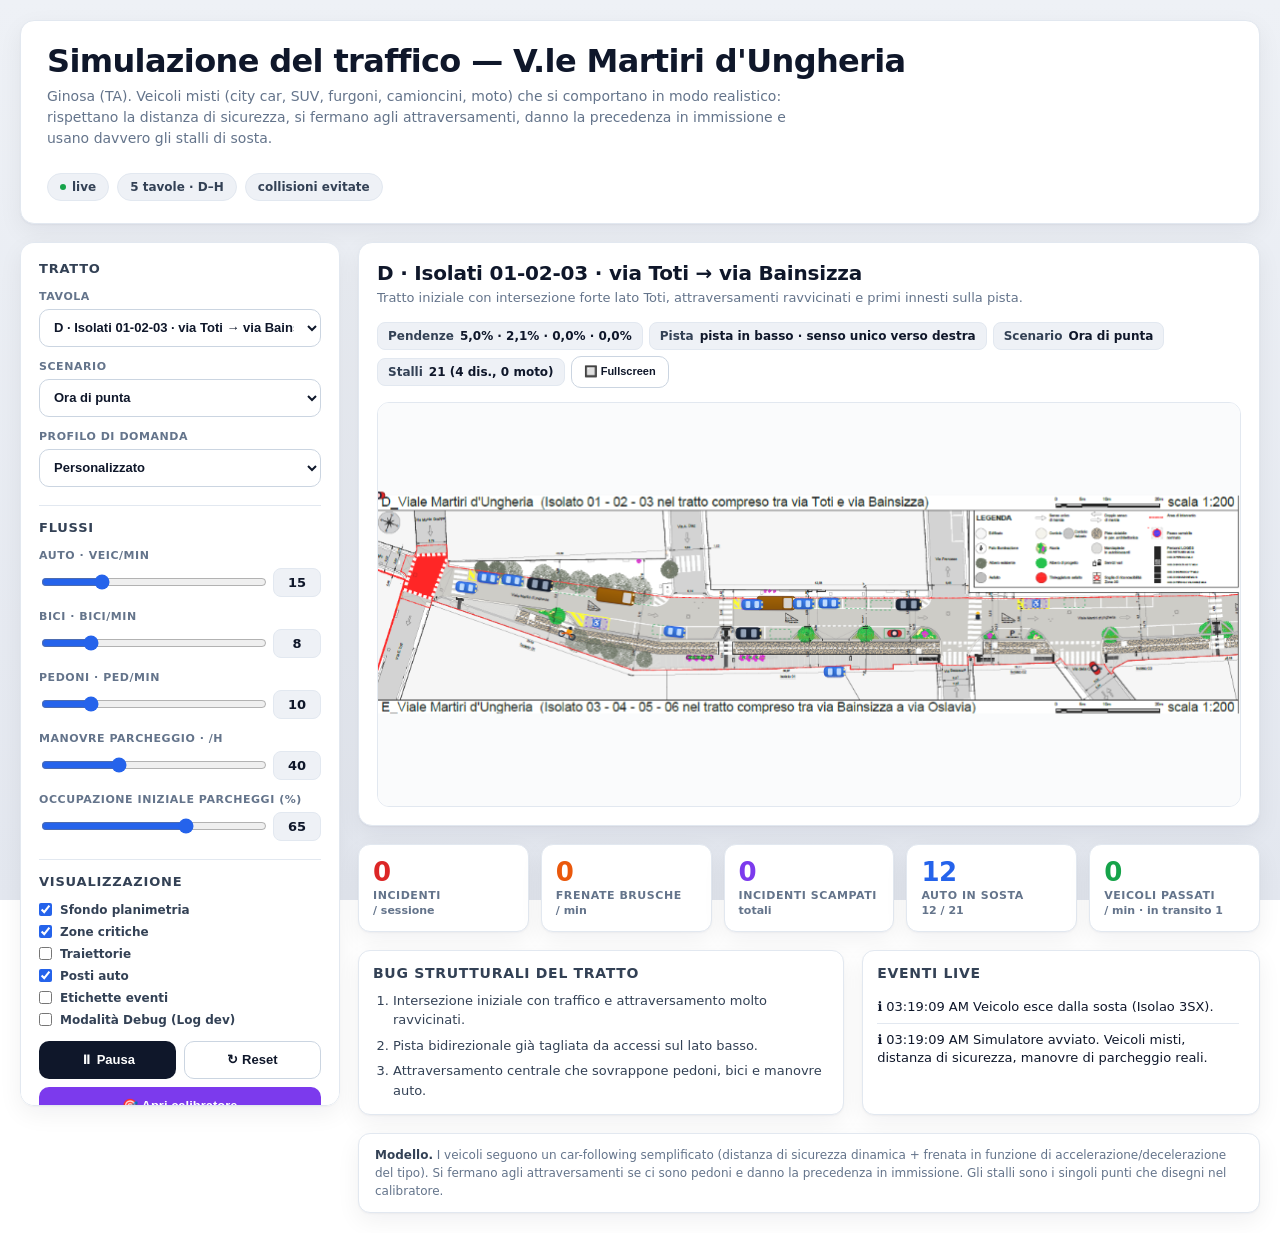
==== index.html @ 1c4f84f1 "feat: implement traffic simulator core, asset management, and calibration infrastructure" ====
<!DOCTYPE html>
<html lang="it">
<head>
  <meta charset="UTF-8" />
  <meta name="viewport" content="width=device-width, initial-scale=1.0" />
  <title>Simulazione viale - V.le Martiri d'Ungheria, Ginosa</title>
  <link rel="stylesheet" href="src/style.css" />
</head>
<body>
<div class="page">
  <section class="hero">
    <div class="hero-text">
      <h1>Simulazione del traffico — V.le Martiri d'Ungheria</h1>
      <p>Ginosa (TA). Veicoli misti (city car, SUV, furgoni, camioncini, moto) che si comportano in modo realistico: rispettano la distanza di sicurezza, si fermano agli attraversamenti, danno la precedenza in immissione e usano davvero gli stalli di sosta.</p>
    </div>
    <div class="hero-meta">
      <span class="badge"><span class="dot"></span> live</span>
      <span class="badge">5 tavole · D–H</span>
      <span class="badge">collisioni evitate</span>
    </div>
  </section>

  <div class="layout">
    <aside class="panel">
      <h2>Tratto</h2>
      <div class="field">
        <label for="tractSelect">Tavola</label>
        <select id="tractSelect"></select>
      </div>
      <div class="field">
        <label for="scenarioSelect">Scenario</label>
        <select id="scenarioSelect">
          <option value="peak">Ora di punta</option>
          <option value="crossing">Pedoni intensi</option>
          <option value="driveway">Passi carrabili</option>
          <option value="disabled">Persona disabile</option>
          <option value="delivery">Furgone in consegna (parcheggia)</option>
          <option value="block">Sosta selvaggia (furgone in corsia)</option>
          <option value="slope">Pendenza · bici in difficoltà</option>
        </select>
      </div>
      <div class="field">
        <label for="profileSelect">Profilo di domanda</label>
        <select id="profileSelect">
          <option value="custom">Personalizzato</option>
          <option value="quiet">Notte / festivo</option>
          <option value="morning">Mattina feriale (7–9)</option>
          <option value="midday">Pranzo (12–14)</option>
          <option value="evening">Sera feriale (17–20)</option>
          <option value="weekend">Sabato pomeriggio</option>
        </select>
      </div>

      <h2>Flussi</h2>
      <div class="field">
        <label>Auto · veic/min</label>
        <div class="sliderWrap"><input id="carFlow" type="range" min="0" max="60" value="15"><div class="valueBox" id="carFlowVal">15</div></div>
      </div>
      <div class="field">
        <label>Bici · bici/min</label>
        <div class="sliderWrap"><input id="bikeFlow" type="range" min="0" max="40" value="8"><div class="valueBox" id="bikeFlowVal">8</div></div>
      </div>
      <div class="field">
        <label>Pedoni · ped/min</label>
        <div class="sliderWrap"><input id="pedFlow" type="range" min="0" max="50" value="10"><div class="valueBox" id="pedFlowVal">10</div></div>
      </div>
      <div class="field">
        <label>Manovre parcheggio · /h</label>
        <div class="sliderWrap"><input id="parkingFlow" type="range" min="0" max="120" value="40"><div class="valueBox" id="parkingFlowVal">40</div></div>
      </div>
      <div class="field">
        <label>Occupazione iniziale parcheggi (%)</label>
        <div class="sliderWrap"><input id="parkingFill" type="range" min="0" max="100" value="65"><div class="valueBox" id="parkingFillVal">65</div></div>
      </div>

      <h2>Visualizzazione</h2>
      <div class="checks">
        <label><input type="checkbox" id="showImage" checked> Sfondo planimetria</label>
        <label><input type="checkbox" id="showHotspots" checked> Zone critiche</label>
        <label><input type="checkbox" id="showPaths"> Traiettorie</label>
        <label><input type="checkbox" id="showStalls" checked> Posti auto</label>
        <label><input type="checkbox" id="showLabels"> Etichette eventi</label>
        <label><input type="checkbox" id="debugMode"> Modalità Debug (Log dev)</label>
      </div>

      <div class="btnRow" style="margin-top:14px">
        <button class="btnPrimary" id="pauseBtn">⏸ Pausa</button>
        <button class="btnGhost" id="resetBtn">↻ Reset</button>
      </div>
      <button id="calibrateBtn" class="btnAccent">🎯 Apri calibratore</button>

      <div class="miniLegend">
        <div class="legendItem"><span class="legendSwatch" style="background:#3b82f6"></span> city car</div>
        <div class="legendItem"><span class="legendSwatch" style="background:#1e293b"></span> SUV</div>
        <div class="legendItem"><span class="legendSwatch" style="background:#cbd5e1"></span> furgone</div>
        <div class="legendItem"><span class="legendSwatch" style="background:#a16207"></span> camioncino</div>
        <div class="legendItem"><span class="legendSwatch" style="background:#dc2626"></span> moto</div>
        <div class="legendItem"><span class="legendSwatch" style="background:#ea580c"></span> bici</div>
        <div class="legendItem"><span class="legendSwatch" style="background:#0f172a"></span> pedone</div>
        <div class="legendItem"><span class="legendSwatch" style="background:#7c3aed"></span> stallo disabili</div>
      </div>
    </aside>

    <main class="main">
      <section class="canvasCard">
        <div class="titleRow">
          <div>
            <h3 id="tractTitle">—</h3>
            <p id="tractDescription"></p>
          </div>
          <div class="toolbar">
            <div class="chip">Pendenze <b id="slopeChip">—</b></div>
            <div class="chip">Pista <b id="orientationChip">—</b></div>
            <div class="chip">Scenario <b id="scenarioChip">—</b></div>
            <div class="chip">Stalli <b id="stallsChip">—</b></div>
            <button id="fullscreenBtn" class="btnGhost" style="height: 32px; padding: 0 12px; font-size: 11px;">🔲 Fullscreen</button>
          </div>
        </div>
        <div class="stageWrap">
          <canvas id="stage" width="1400" height="400"></canvas>
        </div>
      </section>

      <section class="stats">
        <div class="card stat-red"><div class="statValue" id="statCrashes">0</div><div class="statLabel">Incidenti</div><div class="statSub">/ sessione</div></div>
        <div class="card stat-orange"><div class="statValue" id="statBrakes">0</div><div class="statLabel">Frenate brusche</div><div class="statSub">/ min</div></div>
        <div class="card stat-violet"><div class="statValue" id="statNearMisses">0</div><div class="statLabel">Incidenti scampati</div><div class="statSub">totali</div></div>
        <div class="card stat-blue"><div class="statValue" id="statParked">0</div><div class="statLabel">Auto in sosta</div><div class="statSub" id="statParkedSub">— / —</div></div>
        <div class="card stat-green"><div class="statValue" id="statThrough">0</div><div class="statLabel">Veicoli passati</div><div class="statSub" id="statThroughSub">/ min · in transito —</div></div>
      </section>

      <section class="bottom">
        <div class="card">
          <h3>Bug strutturali del tratto</h3>
          <ol class="list" id="bugList"></ol>
        </div>
        <div class="card">
          <h3>Eventi live</h3>
          <div class="log" id="logBox"></div>
        </div>
      </section>

      <section class="note">
        <b>Modello.</b> I veicoli seguono un car-following semplificato (distanza di sicurezza dinamica + frenata in funzione di accelerazione/decelerazione del tipo). Si fermano agli attraversamenti se ci sono pedoni e danno la precedenza in immissione. Gli stalli sono i singoli punti che disegni nel calibratore.
      </section>
    </main>
  </div>
</div>

<script src="src/data.js"></script>
<script src="src/simulator.js?v=11"></script>
</body>
</html>
---- src/style.css ----
:root{
  --bg:#eef1f6;
  --bg2:#e3e7ef;
  --card:#ffffff;
  --ink:#0f172a;
  --ink2:#334155;
  --muted:#64748b;
  --line:#e2e8f0;
  --line2:#cbd5e1;
  --blue:#2563eb;
  --orange:#ea580c;
  --green:#16a34a;
  --red:#dc2626;
  --violet:#7c3aed;
  --shadow:0 1px 2px rgba(15,23,42,.04), 0 8px 24px rgba(15,23,42,.06);
  --radius:14px;
}
*{box-sizing:border-box}
html,body{margin:0;padding:0}
body{font-family:'Inter','Segoe UI',system-ui,Arial,sans-serif;background:linear-gradient(180deg,var(--bg) 0%,var(--bg2) 100%);background-attachment:fixed;color:var(--ink);min-height:100vh;-webkit-font-smoothing:antialiased}
.page{max-width:1560px;margin:0 auto;padding:20px}

.hero{background:var(--card);border:1px solid var(--line);border-radius:var(--radius);box-shadow:var(--shadow);padding:22px 26px;margin-bottom:18px;display:flex;justify-content:space-between;align-items:center;gap:24px;flex-wrap:wrap}
.hero-text h1{margin:0 0 6px;font-size:clamp(22px,2.8vw,32px);line-height:1.15;letter-spacing:-.02em;font-weight:800}
.hero-text p{margin:0;color:var(--muted);line-height:1.5;max-width:780px;font-size:14px}
.hero-meta{display:flex;gap:8px;flex-wrap:wrap}
.badge{display:inline-flex;align-items:center;gap:6px;background:var(--bg);border:1px solid var(--line);border-radius:999px;padding:6px 12px;font-size:12px;font-weight:700;color:var(--ink2)}
.badge .dot{width:6px;height:6px;border-radius:50%;background:var(--green)}

.layout{display:grid;grid-template-columns:320px 1fr;gap:18px}

.panel{background:var(--card);border:1px solid var(--line);border-radius:var(--radius);box-shadow:var(--shadow);padding:18px;position:sticky;top:18px;align-self:start;max-height:calc(100vh - 36px);overflow-y:auto}
.panel h2{margin:0 0 14px;font-size:13px;font-weight:800;text-transform:uppercase;letter-spacing:.06em;color:var(--ink2)}
.panel h2:not(:first-child){margin-top:18px;padding-top:14px;border-top:1px solid var(--line)}
.field{margin-bottom:13px}
.field label{display:block;font-weight:700;font-size:11px;margin-bottom:6px;text-transform:uppercase;letter-spacing:.05em;color:var(--muted)}
select,input[type=range]{width:100%}
select{height:38px;border:1px solid var(--line2);border-radius:10px;padding:0 10px;background:#fff;font-size:13px;font-weight:600;color:var(--ink);cursor:pointer;transition:border-color .15s}
select:hover,select:focus{border-color:var(--blue);outline:0}
.sliderWrap{display:grid;grid-template-columns:1fr 48px;gap:8px;align-items:center}
input[type=range]{accent-color:var(--blue);height:24px}
.valueBox{border-radius:8px;border:1px solid var(--line);text-align:center;padding:6px 4px;font-weight:800;background:var(--bg);font-size:13px;color:var(--ink)}
.checks{display:grid;gap:8px;margin:6px 0}
.checks label{display:flex;gap:8px;align-items:center;font-size:12px;font-weight:600;color:var(--ink2);cursor:pointer;text-transform:none;letter-spacing:0;margin:0}
.checks input{margin:0;cursor:pointer;accent-color:var(--blue)}
.btnRow{display:grid;grid-template-columns:1fr 1fr;gap:8px;margin-top:10px}
button{height:38px;border:0;border-radius:10px;font-size:13px;font-weight:700;cursor:pointer;transition:transform .08s,box-shadow .15s,background .15s}
button:active{transform:translateY(1px)}
.btnPrimary{background:var(--ink);color:#fff}
.btnPrimary:hover{background:#1e293b}
.btnGhost{background:#fff;border:1px solid var(--line2);color:var(--ink)}
.btnGhost:hover{background:var(--bg);border-color:var(--ink2)}
.btnAccent{background:var(--violet);color:#fff;width:100%;margin-top:8px}
.btnAccent:hover{background:#6d28d9}
.btnDanger{background:transparent;color:var(--red);border:1px solid var(--line);width:100%;margin-top:6px;font-size:11px;height:30px}
.btnDanger:hover{background:#fef2f2;border-color:var(--red)}

.miniLegend{display:grid;gap:6px;margin-top:14px;padding-top:14px;border-top:1px solid var(--line)}
.legendItem{display:flex;align-items:center;gap:8px;font-size:11px;color:var(--muted);font-weight:600}
.legendSwatch{width:14px;height:14px;border-radius:4px;flex-shrink:0}

.main{display:grid;gap:18px}

.canvasCard{background:var(--card);border:1px solid var(--line);border-radius:var(--radius);box-shadow:var(--shadow);padding:18px}
.titleRow{display:flex;justify-content:space-between;gap:14px;align-items:flex-start;flex-wrap:wrap;margin-bottom:14px}
.titleRow h3{margin:0;font-size:20px;line-height:1.2;font-weight:800;letter-spacing:-.01em}
.titleRow p{margin:4px 0 0;color:var(--muted);max-width:780px;font-size:13px;line-height:1.45}
.toolbar{display:flex;flex-wrap:wrap;gap:6px;align-items:center}
.chip{display:inline-flex;align-items:center;gap:6px;border-radius:8px;padding:6px 10px;background:var(--bg);border:1px solid var(--line);font-weight:600;font-size:12px;color:var(--ink2)}
.chip b{color:var(--ink);font-weight:800}

.stageWrap{position:relative;background:var(--bg);border:1px solid var(--line);border-radius:12px;overflow:hidden;padding:0;cursor:grab;min-height:400px;height:45vh}
.stageWrap:active{cursor:grabbing}
.stageWrap:fullscreen{padding:0;background:#1a1a2e;display:flex;align-items:center;justify-content:center;height:100vh;width:100vw}
canvas{display:block;background:#fafbfc;transition:opacity 0.2s;width:100%;height:100%}
.stageWrap:fullscreen canvas{border-radius:0;box-shadow:none;width:100%;height:100%}

.stats{display:grid;grid-template-columns:repeat(5,1fr);gap:12px}
.card{background:var(--card);border:1px solid var(--line);border-radius:12px;padding:14px;box-shadow:var(--shadow)}
.statValue{font-size:26px;font-weight:800;line-height:1;margin-bottom:4px;letter-spacing:-.02em;font-variant-numeric:tabular-nums}
.statLabel{font-size:11px;font-weight:700;text-transform:uppercase;color:var(--muted);letter-spacing:.05em}
.statSub{font-size:11px;color:var(--muted);margin-top:2px;font-weight:600}
.stat-blue .statValue{color:var(--blue)}
.stat-orange .statValue{color:var(--orange)}
.stat-violet .statValue{color:var(--violet)}
.stat-red .statValue{color:var(--red)}
.stat-green .statValue{color:var(--green)}
.stat-ink .statValue{color:var(--ink)}

.bottom{display:grid;grid-template-columns:1.1fr .9fr;gap:18px}
.bottom h3{margin:0 0 10px;font-size:14px;font-weight:800;text-transform:uppercase;letter-spacing:.05em;color:var(--ink2)}
.list{margin:0;padding-left:20px;display:grid;gap:6px;font-size:13px;color:var(--ink2);line-height:1.5}
.log{max-height:260px;overflow:auto;padding-right:6px;font-size:13px}
.logItem{padding:7px 0;border-bottom:1px solid var(--line);line-height:1.4}
.logItem:last-child{border-bottom:0}
.logItem b{color:var(--muted);font-size:10px;font-weight:700;display:block;margin-bottom:2px;text-transform:uppercase;letter-spacing:.04em}
.logItem p{margin:0;color:var(--ink2)}
.logItem.crash p{color:var(--red);font-weight:700}
.logItem.crash b{color:var(--red)}

.note{background:var(--card);border:1px solid var(--line);border-radius:12px;padding:12px 16px;font-size:12px;line-height:1.5;color:var(--muted);box-shadow:var(--shadow)}
.note b{color:var(--ink2)}

.panel::-webkit-scrollbar,.log::-webkit-scrollbar{width:8px;height:8px}
.panel::-webkit-scrollbar-thumb,.log::-webkit-scrollbar-thumb{background:var(--line2);border-radius:4px}

@media (max-width:1180px){.layout{grid-template-columns:1fr}.panel{position:static;max-height:none}.stats{grid-template-columns:repeat(2,1fr)}.bottom{grid-template-columns:1fr}}
@media (max-width:700px){.stats{grid-template-columns:1fr}.btnRow{grid-template-columns:1fr}.titleRow h3{font-size:18px}.hero{padding:16px}}
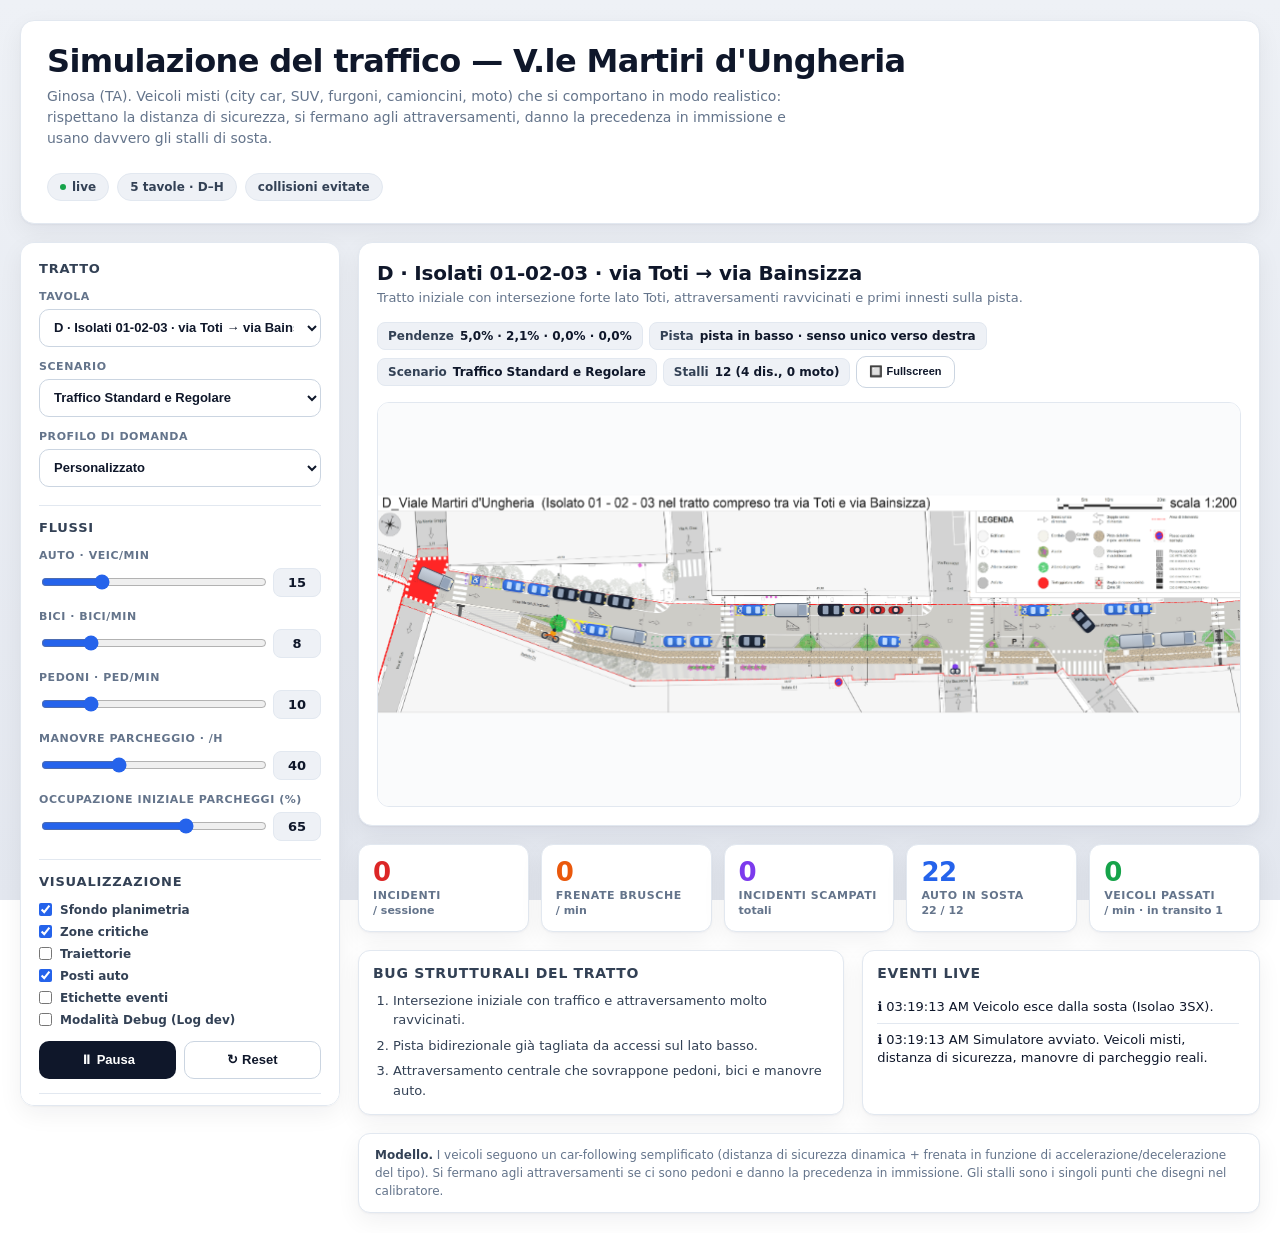
==== commit 837fe1b8: "feat: implement simulation engine with updated scenario options and calibration support" ====
--- a/index.html
+++ b/index.html
@@ -30,13 +30,12 @@
       <div class="field">
         <label for="scenarioSelect">Scenario</label>
         <select id="scenarioSelect">
-          <option value="peak">Ora di punta</option>
-          <option value="crossing">Pedoni intensi</option>
-          <option value="driveway">Passi carrabili</option>
-          <option value="disabled">Persona disabile</option>
-          <option value="delivery">Furgone in consegna (parcheggia)</option>
-          <option value="block">Sosta selvaggia (furgone in corsia)</option>
-          <option value="slope">Pendenza · bici in difficoltà</option>
+          <option value="standard">Traffico Standard e Regolare</option>
+          <option value="school_peak">Ora di Punta Scolastica (Congestione)</option>
+          <option value="delivery_block">Logistica e Sosta Selvaggia (Furgone)</option>
+          <option value="vulnerable_users">Utenza Debole e Pendenze (Micro-conflitti)</option>
+          <option value="driveway_conflict">Conflitto Accessi Privati (Passi Carrabili)</option>
+          <option value="roadworks">Cantiere Stradale (Lavori in Corso)</option>
         </select>
       </div>
       <div class="field">
@@ -87,7 +86,6 @@
         <button class="btnPrimary" id="pauseBtn">⏸ Pausa</button>
         <button class="btnGhost" id="resetBtn">↻ Reset</button>
       </div>
-      <button id="calibrateBtn" class="btnAccent">🎯 Apri calibratore</button>
 
       <div class="miniLegend">
         <div class="legendItem"><span class="legendSwatch" style="background:#3b82f6"></span> city car</div>
@@ -148,6 +146,6 @@
 </div>
 
 <script src="src/data.js"></script>
-<script src="src/simulator.js?v=11"></script>
+<script src="src/simulator.js?v=12"></script>
 </body>
 </html>
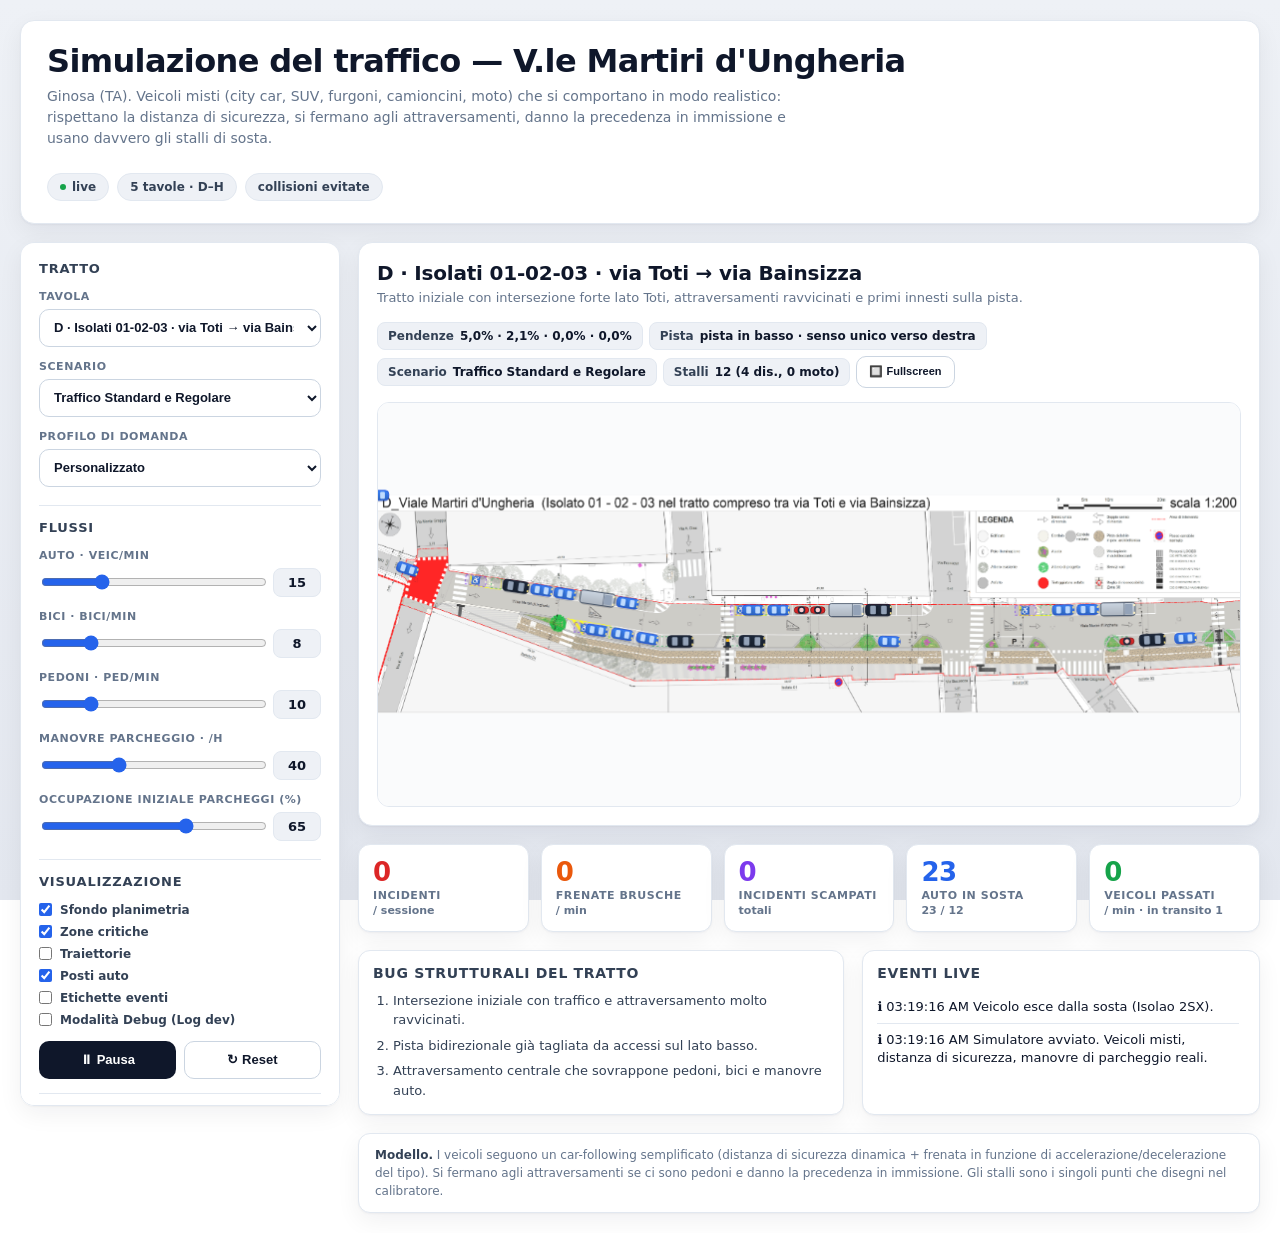
==== commit a1589639: "feat: implement simulator core and data structures with support for new traffic event types" ====
--- a/index.html
+++ b/index.html
@@ -36,6 +36,8 @@
           <option value="vulnerable_users">Utenza Debole e Pendenze (Micro-conflitti)</option>
           <option value="driveway_conflict">Conflitto Accessi Privati (Passi Carrabili)</option>
           <option value="roadworks">Cantiere Stradale (Lavori in Corso)</option>
+          <option value="dropoff">Discesa Anziano (Fermata Cortesia)</option>
+          <option value="ambulance">Passaggio Ambulanza in Emergenza</option>
         </select>
       </div>
       <div class="field">
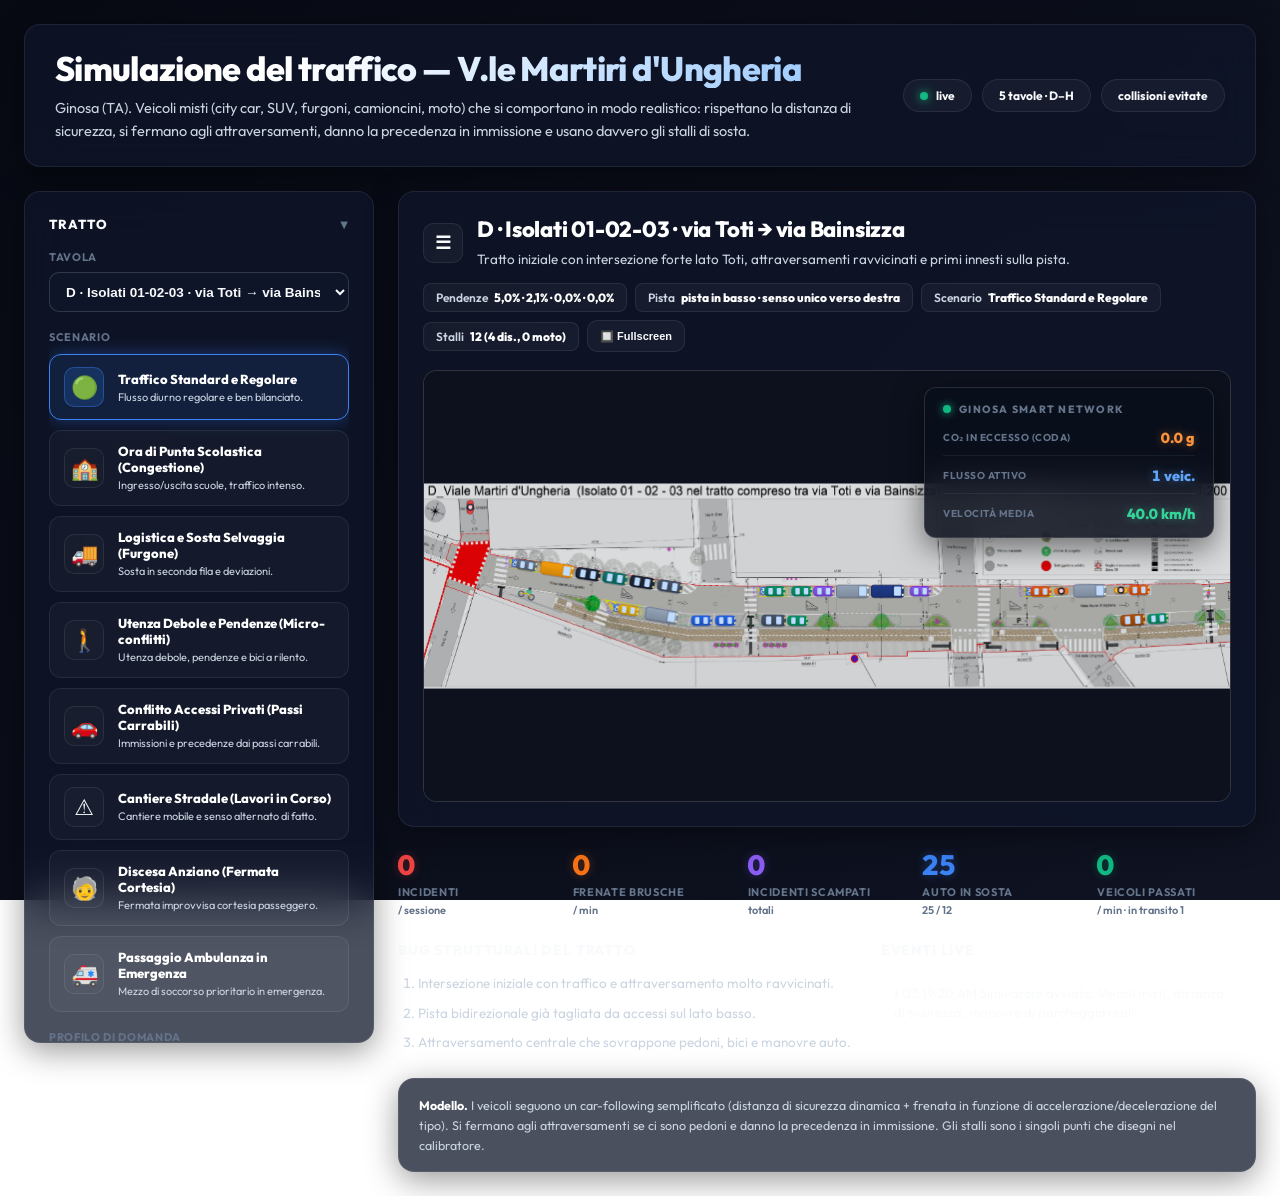
==== commit ab2116af: "Refactor CSS for a modern glassmorphism design; update color scheme, typography, and layout for impr" ====
--- a/index.html
+++ b/index.html
@@ -4,6 +4,9 @@
   <meta charset="UTF-8" />
   <meta name="viewport" content="width=device-width, initial-scale=1.0" />
   <title>Simulazione viale - V.le Martiri d'Ungheria, Ginosa</title>
+  <link rel="preconnect" href="https://fonts.googleapis.com">
+  <link rel="preconnect" href="https://fonts.gstatic.com" crossorigin>
+  <link href="https://fonts.googleapis.com/css2?family=Outfit:wght@300;400;500;600;700;800;900&display=swap" rel="stylesheet">
   <link rel="stylesheet" href="src/style.css" />
 </head>
 <body>
@@ -19,94 +22,104 @@
       <span class="badge">collisioni evitate</span>
     </div>
   </section>
-
+  
   <div class="layout">
-    <aside class="panel">
-      <h2>Tratto</h2>
-      <div class="field">
-        <label for="tractSelect">Tavola</label>
-        <select id="tractSelect"></select>
-      </div>
-      <div class="field">
-        <label for="scenarioSelect">Scenario</label>
-        <select id="scenarioSelect">
-          <option value="standard">Traffico Standard e Regolare</option>
-          <option value="school_peak">Ora di Punta Scolastica (Congestione)</option>
-          <option value="delivery_block">Logistica e Sosta Selvaggia (Furgone)</option>
-          <option value="vulnerable_users">Utenza Debole e Pendenze (Micro-conflitti)</option>
-          <option value="driveway_conflict">Conflitto Accessi Privati (Passi Carrabili)</option>
-          <option value="roadworks">Cantiere Stradale (Lavori in Corso)</option>
-          <option value="dropoff">Discesa Anziano (Fermata Cortesia)</option>
-          <option value="ambulance">Passaggio Ambulanza in Emergenza</option>
-        </select>
-      </div>
-      <div class="field">
-        <label for="profileSelect">Profilo di domanda</label>
-        <select id="profileSelect">
-          <option value="custom">Personalizzato</option>
-          <option value="quiet">Notte / festivo</option>
-          <option value="morning">Mattina feriale (7–9)</option>
-          <option value="midday">Pranzo (12–14)</option>
-          <option value="evening">Sera feriale (17–20)</option>
-          <option value="weekend">Sabato pomeriggio</option>
-        </select>
+    <aside class="panel" id="sidebar">
+      <h2 class="collapsible-header">Tratto <span class="chevron">▼</span></h2>
+      <div class="collapsible-content">
+        <div class="field">
+          <label for="tractSelect">Tavola</label>
+          <select id="tractSelect"></select>
+        </div>
+        <div class="field">
+          <label>Scenario</label>
+          <select id="scenarioSelect" style="display: none;">
+            <option value="standard">Traffico Standard e Regolare</option>
+            <option value="school_peak">Ora di Punta Scolastica (Congestione)</option>
+            <option value="delivery_block">Logistica e Sosta Selvaggia (Furgone)</option>
+            <option value="vulnerable_users">Utenza Debole e Pendenze (Micro-conflitti)</option>
+            <option value="driveway_conflict">Conflitto Accessi Privati (Passi Carrabili)</option>
+            <option value="roadworks">Cantiere Stradale (Lavori in Corso)</option>
+            <option value="dropoff">Discesa Anziano (Fermata Cortesia)</option>
+            <option value="ambulance">Passaggio Ambulanza in Emergenza</option>
+          </select>
+          <div class="scenario-grid" id="scenarioGrid"></div>
+        </div>
+        <div class="field">
+          <label for="profileSelect">Profilo di domanda</label>
+          <select id="profileSelect">
+            <option value="custom">Personalizzato</option>
+            <option value="quiet">Notte / festivo</option>
+            <option value="morning">Mattina feriale (7–9)</option>
+            <option value="midday">Pranzo (12–14)</option>
+            <option value="evening">Sera feriale (17–20)</option>
+            <option value="weekend">Sabato pomeriggio</option>
+          </select>
+        </div>
       </div>
 
-      <h2>Flussi</h2>
-      <div class="field">
-        <label>Auto · veic/min</label>
-        <div class="sliderWrap"><input id="carFlow" type="range" min="0" max="60" value="15"><div class="valueBox" id="carFlowVal">15</div></div>
-      </div>
-      <div class="field">
-        <label>Bici · bici/min</label>
-        <div class="sliderWrap"><input id="bikeFlow" type="range" min="0" max="40" value="8"><div class="valueBox" id="bikeFlowVal">8</div></div>
-      </div>
-      <div class="field">
-        <label>Pedoni · ped/min</label>
-        <div class="sliderWrap"><input id="pedFlow" type="range" min="0" max="50" value="10"><div class="valueBox" id="pedFlowVal">10</div></div>
-      </div>
-      <div class="field">
-        <label>Manovre parcheggio · /h</label>
-        <div class="sliderWrap"><input id="parkingFlow" type="range" min="0" max="120" value="40"><div class="valueBox" id="parkingFlowVal">40</div></div>
-      </div>
-      <div class="field">
-        <label>Occupazione iniziale parcheggi (%)</label>
-        <div class="sliderWrap"><input id="parkingFill" type="range" min="0" max="100" value="65"><div class="valueBox" id="parkingFillVal">65</div></div>
+      <h2 class="collapsible-header">Flussi <span class="chevron">▼</span></h2>
+      <div class="collapsible-content">
+        <div class="field">
+          <label>Auto · veic/min</label>
+          <div class="sliderWrap"><input id="carFlow" type="range" min="0" max="60" value="15"><div class="valueBox" id="carFlowVal">15</div></div>
+        </div>
+        <div class="field">
+          <label>Bici · bici/min</label>
+          <div class="sliderWrap"><input id="bikeFlow" type="range" min="0" max="40" value="8"><div class="valueBox" id="bikeFlowVal">8</div></div>
+        </div>
+        <div class="field">
+          <label>Pedoni · ped/min</label>
+          <div class="sliderWrap"><input id="pedFlow" type="range" min="0" max="50" value="10"><div class="valueBox" id="pedFlowVal">10</div></div>
+        </div>
+        <div class="field">
+          <label>Manovre parcheggio · /h</label>
+          <div class="sliderWrap"><input id="parkingFlow" type="range" min="0" max="120" value="40"><div class="valueBox" id="parkingFlowVal">40</div></div>
+        </div>
+        <div class="field">
+          <label>Occupazione iniziale parcheggi (%)</label>
+          <div class="sliderWrap"><input id="parkingFill" type="range" min="0" max="100" value="65"><div class="valueBox" id="parkingFillVal">65</div></div>
+        </div>
       </div>
 
-      <h2>Visualizzazione</h2>
-      <div class="checks">
-        <label><input type="checkbox" id="showImage" checked> Sfondo planimetria</label>
-        <label><input type="checkbox" id="showHotspots" checked> Zone critiche</label>
-        <label><input type="checkbox" id="showPaths"> Traiettorie</label>
-        <label><input type="checkbox" id="showStalls" checked> Posti auto</label>
-        <label><input type="checkbox" id="showLabels"> Etichette eventi</label>
-        <label><input type="checkbox" id="debugMode"> Modalità Debug (Log dev)</label>
-      </div>
+      <h2 class="collapsible-header">Visualizzazione <span class="chevron">▼</span></h2>
+      <div class="collapsible-content">
+        <div class="checks">
+          <label><input type="checkbox" id="showImage" checked> Sfondo planimetria</label>
+          <label><input type="checkbox" id="showHotspots" checked> Zone critiche</label>
+          <label><input type="checkbox" id="showPaths"> Traiettorie</label>
+          <label><input type="checkbox" id="showStalls" checked> Posti auto</label>
+          <label><input type="checkbox" id="showLabels"> Etichette events</label>
+          <label><input type="checkbox" id="debugMode"> Modalità Debug (Log dev)</label>
+        </div>
 
-      <div class="btnRow" style="margin-top:14px">
-        <button class="btnPrimary" id="pauseBtn">⏸ Pausa</button>
-        <button class="btnGhost" id="resetBtn">↻ Reset</button>
-      </div>
+        <div class="btnRow" style="margin-top:14px">
+          <button class="btnPrimary" id="pauseBtn">⏸ Pausa</button>
+          <button class="btnGhost" id="resetBtn">↻ Reset</button>
+        </div>
 
-      <div class="miniLegend">
-        <div class="legendItem"><span class="legendSwatch" style="background:#3b82f6"></span> city car</div>
-        <div class="legendItem"><span class="legendSwatch" style="background:#1e293b"></span> SUV</div>
-        <div class="legendItem"><span class="legendSwatch" style="background:#cbd5e1"></span> furgone</div>
-        <div class="legendItem"><span class="legendSwatch" style="background:#a16207"></span> camioncino</div>
-        <div class="legendItem"><span class="legendSwatch" style="background:#dc2626"></span> moto</div>
-        <div class="legendItem"><span class="legendSwatch" style="background:#ea580c"></span> bici</div>
-        <div class="legendItem"><span class="legendSwatch" style="background:#0f172a"></span> pedone</div>
-        <div class="legendItem"><span class="legendSwatch" style="background:#7c3aed"></span> stallo disabili</div>
+        <div class="miniLegend">
+          <div class="legendItem"><span class="legendSwatch" style="background:#3b82f6"></span> city car</div>
+          <div class="legendItem"><span class="legendSwatch" style="background:#1e293b"></span> SUV</div>
+          <div class="legendItem"><span class="legendSwatch" style="background:#cbd5e1"></span> furgone</div>
+          <div class="legendItem"><span class="legendSwatch" style="background:#a16207"></span> camioncino</div>
+          <div class="legendItem"><span class="legendSwatch" style="background:#dc2626"></span> moto</div>
+          <div class="legendItem"><span class="legendSwatch" style="background:#ea580c"></span> bici</div>
+          <div class="legendItem"><span class="legendSwatch" style="background:#0f172a"></span> pedone</div>
+          <div class="legendItem"><span class="legendSwatch" style="background:#7c3aed"></span> stallo disabili</div>
+        </div>
       </div>
     </aside>
 
     <main class="main">
       <section class="canvasCard">
         <div class="titleRow">
-          <div>
-            <h3 id="tractTitle">—</h3>
-            <p id="tractDescription"></p>
+          <div style="display: flex; align-items: center; gap: 14px;">
+            <button id="sidebarToggleBtn" class="btnGhost" title="Nascondi controlli" style="height: 40px; width: 40px; padding: 0; display: inline-flex; align-items: center; justify-content: center; font-size: 18px; border-radius: 10px;">☰</button>
+            <div>
+              <h3 id="tractTitle">—</h3>
+              <p id="tractDescription"></p>
+            </div>
           </div>
           <div class="toolbar">
             <div class="chip">Pendenze <b id="slopeChip">—</b></div>
@@ -118,6 +131,25 @@
         </div>
         <div class="stageWrap">
           <canvas id="stage" width="1400" height="400"></canvas>
+          <div class="hud-dashboard">
+            <div class="hud-header">
+              <span class="hud-pulse"></span> GINOSA SMART NETWORK
+            </div>
+            <div class="hud-metrics">
+              <div class="hud-metric">
+                <span class="hud-label">CO₂ IN ECCESSO (CODA)</span>
+                <span class="hud-value" id="hudCO2">0.0 g</span>
+              </div>
+              <div class="hud-metric">
+                <span class="hud-label">FLUSSO ATTIVO</span>
+                <span class="hud-value" id="hudActive">0 veic.</span>
+              </div>
+              <div class="hud-metric">
+                <span class="hud-label">VELOCITÀ MEDIA</span>
+                <span class="hud-value" id="hudSpeed">40.0 km/h</span>
+              </div>
+            </div>
+          </div>
         </div>
       </section>
 
--- a/src/style.css
+++ b/src/style.css
@@ -1,108 +1,886 @@
-:root{
-  --bg:#eef1f6;
-  --bg2:#e3e7ef;
-  --card:#ffffff;
-  --ink:#0f172a;
-  --ink2:#334155;
-  --muted:#64748b;
-  --line:#e2e8f0;
-  --line2:#cbd5e1;
-  --blue:#2563eb;
-  --orange:#ea580c;
-  --green:#16a34a;
-  --red:#dc2626;
-  --violet:#7c3aed;
-  --shadow:0 1px 2px rgba(15,23,42,.04), 0 8px 24px rgba(15,23,42,.06);
-  --radius:14px;
-}
-*{box-sizing:border-box}
-html,body{margin:0;padding:0}
-body{font-family:'Inter','Segoe UI',system-ui,Arial,sans-serif;background:linear-gradient(180deg,var(--bg) 0%,var(--bg2) 100%);background-attachment:fixed;color:var(--ink);min-height:100vh;-webkit-font-smoothing:antialiased}
-.page{max-width:1560px;margin:0 auto;padding:20px}
-
-.hero{background:var(--card);border:1px solid var(--line);border-radius:var(--radius);box-shadow:var(--shadow);padding:22px 26px;margin-bottom:18px;display:flex;justify-content:space-between;align-items:center;gap:24px;flex-wrap:wrap}
-.hero-text h1{margin:0 0 6px;font-size:clamp(22px,2.8vw,32px);line-height:1.15;letter-spacing:-.02em;font-weight:800}
-.hero-text p{margin:0;color:var(--muted);line-height:1.5;max-width:780px;font-size:14px}
-.hero-meta{display:flex;gap:8px;flex-wrap:wrap}
-.badge{display:inline-flex;align-items:center;gap:6px;background:var(--bg);border:1px solid var(--line);border-radius:999px;padding:6px 12px;font-size:12px;font-weight:700;color:var(--ink2)}
-.badge .dot{width:6px;height:6px;border-radius:50%;background:var(--green)}
-
-.layout{display:grid;grid-template-columns:320px 1fr;gap:18px}
-
-.panel{background:var(--card);border:1px solid var(--line);border-radius:var(--radius);box-shadow:var(--shadow);padding:18px;position:sticky;top:18px;align-self:start;max-height:calc(100vh - 36px);overflow-y:auto}
-.panel h2{margin:0 0 14px;font-size:13px;font-weight:800;text-transform:uppercase;letter-spacing:.06em;color:var(--ink2)}
-.panel h2:not(:first-child){margin-top:18px;padding-top:14px;border-top:1px solid var(--line)}
-.field{margin-bottom:13px}
-.field label{display:block;font-weight:700;font-size:11px;margin-bottom:6px;text-transform:uppercase;letter-spacing:.05em;color:var(--muted)}
-select,input[type=range]{width:100%}
-select{height:38px;border:1px solid var(--line2);border-radius:10px;padding:0 10px;background:#fff;font-size:13px;font-weight:600;color:var(--ink);cursor:pointer;transition:border-color .15s}
-select:hover,select:focus{border-color:var(--blue);outline:0}
-.sliderWrap{display:grid;grid-template-columns:1fr 48px;gap:8px;align-items:center}
-input[type=range]{accent-color:var(--blue);height:24px}
-.valueBox{border-radius:8px;border:1px solid var(--line);text-align:center;padding:6px 4px;font-weight:800;background:var(--bg);font-size:13px;color:var(--ink)}
-.checks{display:grid;gap:8px;margin:6px 0}
-.checks label{display:flex;gap:8px;align-items:center;font-size:12px;font-weight:600;color:var(--ink2);cursor:pointer;text-transform:none;letter-spacing:0;margin:0}
-.checks input{margin:0;cursor:pointer;accent-color:var(--blue)}
-.btnRow{display:grid;grid-template-columns:1fr 1fr;gap:8px;margin-top:10px}
-button{height:38px;border:0;border-radius:10px;font-size:13px;font-weight:700;cursor:pointer;transition:transform .08s,box-shadow .15s,background .15s}
-button:active{transform:translateY(1px)}
-.btnPrimary{background:var(--ink);color:#fff}
-.btnPrimary:hover{background:#1e293b}
-.btnGhost{background:#fff;border:1px solid var(--line2);color:var(--ink)}
-.btnGhost:hover{background:var(--bg);border-color:var(--ink2)}
-.btnAccent{background:var(--violet);color:#fff;width:100%;margin-top:8px}
-.btnAccent:hover{background:#6d28d9}
-.btnDanger{background:transparent;color:var(--red);border:1px solid var(--line);width:100%;margin-top:6px;font-size:11px;height:30px}
-.btnDanger:hover{background:#fef2f2;border-color:var(--red)}
-
-.miniLegend{display:grid;gap:6px;margin-top:14px;padding-top:14px;border-top:1px solid var(--line)}
-.legendItem{display:flex;align-items:center;gap:8px;font-size:11px;color:var(--muted);font-weight:600}
-.legendSwatch{width:14px;height:14px;border-radius:4px;flex-shrink:0}
-
-.main{display:grid;gap:18px}
-
-.canvasCard{background:var(--card);border:1px solid var(--line);border-radius:var(--radius);box-shadow:var(--shadow);padding:18px}
-.titleRow{display:flex;justify-content:space-between;gap:14px;align-items:flex-start;flex-wrap:wrap;margin-bottom:14px}
-.titleRow h3{margin:0;font-size:20px;line-height:1.2;font-weight:800;letter-spacing:-.01em}
-.titleRow p{margin:4px 0 0;color:var(--muted);max-width:780px;font-size:13px;line-height:1.45}
-.toolbar{display:flex;flex-wrap:wrap;gap:6px;align-items:center}
-.chip{display:inline-flex;align-items:center;gap:6px;border-radius:8px;padding:6px 10px;background:var(--bg);border:1px solid var(--line);font-weight:600;font-size:12px;color:var(--ink2)}
-.chip b{color:var(--ink);font-weight:800}
-
-.stageWrap{position:relative;background:var(--bg);border:1px solid var(--line);border-radius:12px;overflow:hidden;padding:0;cursor:grab;min-height:400px;height:45vh}
-.stageWrap:active{cursor:grabbing}
-.stageWrap:fullscreen{padding:0;background:#1a1a2e;display:flex;align-items:center;justify-content:center;height:100vh;width:100vw}
-canvas{display:block;background:#fafbfc;transition:opacity 0.2s;width:100%;height:100%}
-.stageWrap:fullscreen canvas{border-radius:0;box-shadow:none;width:100%;height:100%}
-
-.stats{display:grid;grid-template-columns:repeat(5,1fr);gap:12px}
-.card{background:var(--card);border:1px solid var(--line);border-radius:12px;padding:14px;box-shadow:var(--shadow)}
-.statValue{font-size:26px;font-weight:800;line-height:1;margin-bottom:4px;letter-spacing:-.02em;font-variant-numeric:tabular-nums}
-.statLabel{font-size:11px;font-weight:700;text-transform:uppercase;color:var(--muted);letter-spacing:.05em}
-.statSub{font-size:11px;color:var(--muted);margin-top:2px;font-weight:600}
-.stat-blue .statValue{color:var(--blue)}
-.stat-orange .statValue{color:var(--orange)}
-.stat-violet .statValue{color:var(--violet)}
-.stat-red .statValue{color:var(--red)}
-.stat-green .statValue{color:var(--green)}
-.stat-ink .statValue{color:var(--ink)}
-
-.bottom{display:grid;grid-template-columns:1.1fr .9fr;gap:18px}
-.bottom h3{margin:0 0 10px;font-size:14px;font-weight:800;text-transform:uppercase;letter-spacing:.05em;color:var(--ink2)}
-.list{margin:0;padding-left:20px;display:grid;gap:6px;font-size:13px;color:var(--ink2);line-height:1.5}
-.log{max-height:260px;overflow:auto;padding-right:6px;font-size:13px}
-.logItem{padding:7px 0;border-bottom:1px solid var(--line);line-height:1.4}
-.logItem:last-child{border-bottom:0}
-.logItem b{color:var(--muted);font-size:10px;font-weight:700;display:block;margin-bottom:2px;text-transform:uppercase;letter-spacing:.04em}
-.logItem p{margin:0;color:var(--ink2)}
-.logItem.crash p{color:var(--red);font-weight:700}
-.logItem.crash b{color:var(--red)}
-
-.note{background:var(--card);border:1px solid var(--line);border-radius:12px;padding:12px 16px;font-size:12px;line-height:1.5;color:var(--muted);box-shadow:var(--shadow)}
-.note b{color:var(--ink2)}
-
-.panel::-webkit-scrollbar,.log::-webkit-scrollbar{width:8px;height:8px}
-.panel::-webkit-scrollbar-thumb,.log::-webkit-scrollbar-thumb{background:var(--line2);border-radius:4px}
-
-@media (max-width:1180px){.layout{grid-template-columns:1fr}.panel{position:static;max-height:none}.stats{grid-template-columns:repeat(2,1fr)}.bottom{grid-template-columns:1fr}}
-@media (max-width:700px){.stats{grid-template-columns:1fr}.btnRow{grid-template-columns:1fr}.titleRow h3{font-size:18px}.hero{padding:16px}}
+:root {
+  --bg: #070a13;
+  --bg2: #0f1322;
+  --panel-bg: rgba(15, 22, 42, 0.75);
+  --card-bg: rgba(30, 41, 59, 0.45);
+  --ink: #f8fafc;
+  --ink2: #cbd5e1;
+  --muted: #64748b;
+  --line: rgba(255, 255, 255, 0.08);
+  --line2: rgba(255, 255, 255, 0.15);
+  --blue: #3b82f6;
+  --blue-glow: rgba(59, 130, 246, 0.35);
+  --orange: #f97316;
+  --orange-glow: rgba(249, 115, 22, 0.3);
+  --green: #10b981;
+  --green-glow: rgba(16, 185, 129, 0.3);
+  --red: #ef4444;
+  --red-glow: rgba(239, 68, 68, 0.3);
+  --violet: #8b5cf6;
+  --violet-glow: rgba(139, 92, 246, 0.3);
+  --shadow: 0 8px 32px 0 rgba(0, 0, 0, 0.4);
+  --radius: 16px;
+  --font-sans: 'Outfit', 'Inter', 'Segoe UI', system-ui, Arial, sans-serif;
+}
+
+* {
+  box-sizing: border-box;
+}
+
+html, body {
+  margin: 0;
+  padding: 0;
+}
+
+body {
+  font-family: var(--font-sans);
+  background: linear-gradient(135deg, var(--bg) 0%, var(--bg2) 100%);
+  background-attachment: fixed;
+  color: var(--ink);
+  min-height: 100vh;
+  -webkit-font-smoothing: antialiased;
+}
+
+.page {
+  max-width: 1600px;
+  margin: 0 auto;
+  padding: 24px;
+}
+
+/* Hero Section styled with glassmorphism */
+.hero {
+  background: var(--panel-bg);
+  backdrop-filter: blur(20px);
+  -webkit-backdrop-filter: blur(20px);
+  border: 1px solid var(--line);
+  border-radius: var(--radius);
+  box-shadow: var(--shadow);
+  padding: 24px 30px;
+  margin-bottom: 24px;
+  display: flex;
+  justify-content: space-between;
+  align-items: center;
+  gap: 24px;
+  flex-wrap: wrap;
+}
+
+.hero-text h1 {
+  margin: 0 0 8px;
+  font-size: clamp(24px, 2.8vw, 34px);
+  line-height: 1.15;
+  letter-spacing: -.02em;
+  font-weight: 800;
+  background: linear-gradient(120deg, #ffffff 30%, #93c5fd 100%);
+  -webkit-background-clip: text;
+  -webkit-text-fill-color: transparent;
+}
+
+.hero-text p {
+  margin: 0;
+  color: var(--ink2);
+  line-height: 1.6;
+  max-width: 820px;
+  font-size: 14.5px;
+}
+
+.hero-meta {
+  display: flex;
+  gap: 10px;
+  flex-wrap: wrap;
+}
+
+.badge {
+  display: inline-flex;
+  align-items: center;
+  gap: 8px;
+  background: rgba(255, 255, 255, 0.04);
+  border: 1px solid var(--line);
+  border-radius: 999px;
+  padding: 8px 16px;
+  font-size: 12px;
+  font-weight: 700;
+  color: var(--ink);
+}
+
+.badge .dot {
+  width: 8px;
+  height: 8px;
+  border-radius: 50%;
+  background: var(--green);
+  box-shadow: 0 0 10px var(--green);
+  animation: pulse-green 2s infinite;
+}
+
+@keyframes pulse-green {
+  0% { transform: scale(0.95); box-shadow: 0 0 0 0 rgba(16, 185, 129, 0.7); }
+  70% { transform: scale(1); box-shadow: 0 0 0 6px rgba(16, 185, 129, 0); }
+  100% { transform: scale(0.95); box-shadow: 0 0 0 0 rgba(16, 185, 129, 0); }
+}
+
+.layout {
+  display: grid;
+  grid-template-columns: 350px 1fr;
+  gap: 24px;
+  transition: grid-template-columns 0.4s cubic-bezier(0.25, 0.8, 0.25, 1), gap 0.4s cubic-bezier(0.25, 0.8, 0.25, 1);
+}
+
+.layout.sidebar-hidden {
+  grid-template-columns: 0px 1fr;
+  gap: 0;
+}
+
+/* Sticky Panel styled with premium glassmorphism */
+.panel {
+  background: var(--panel-bg);
+  backdrop-filter: blur(24px);
+  -webkit-backdrop-filter: blur(24px);
+  border: 1px solid var(--line);
+  border-radius: var(--radius);
+  box-shadow: var(--shadow);
+  padding: 24px;
+  position: sticky;
+  top: 24px;
+  align-self: start;
+  max-height: calc(100vh - 48px);
+  overflow-y: auto;
+  transition: transform 0.4s cubic-bezier(0.25, 0.8, 0.25, 1), opacity 0.4s cubic-bezier(0.25, 0.8, 0.25, 1), margin-right 0.4s cubic-bezier(0.25, 0.8, 0.25, 1);
+}
+
+.layout.sidebar-hidden .panel {
+  transform: translateX(-374px);
+  opacity: 0;
+  pointer-events: none;
+  margin-right: -350px;
+}
+
+/* Collapsible internal sections */
+.collapsible-content {
+  max-height: 1500px;
+  overflow: hidden;
+  transition: max-height 0.4s cubic-bezier(0.25, 0.8, 0.25, 1), opacity 0.4s cubic-bezier(0.25, 0.8, 0.25, 1), margin-bottom 0.4s cubic-bezier(0.25, 0.8, 0.25, 1);
+  opacity: 1;
+}
+
+.collapsible-content.collapsed {
+  max-height: 0;
+  opacity: 0;
+  margin-bottom: 0 !important;
+  pointer-events: none;
+}
+
+.collapsible-header {
+  cursor: pointer;
+  user-select: none;
+  display: flex !important;
+  justify-content: space-between;
+  align-items: center;
+  transition: color 0.2s ease;
+}
+
+.collapsible-header:hover {
+  color: var(--blue) !important;
+}
+
+.collapsible-header .chevron {
+  font-size: 10px;
+  color: var(--muted);
+  transition: transform 0.4s cubic-bezier(0.25, 0.8, 0.25, 1), color 0.2s ease;
+}
+
+.collapsible-header:hover .chevron {
+  color: var(--blue);
+}
+
+.collapsible-header.collapsed .chevron {
+  transform: rotate(-90deg);
+}
+
+.panel h2 {
+  margin: 0 0 18px;
+  font-size: 13px;
+  font-weight: 800;
+  text-transform: uppercase;
+  letter-spacing: .08em;
+  color: var(--ink);
+  display: flex;
+  align-items: center;
+  justify-content: space-between;
+}
+
+.panel h2:not(:first-child) {
+  margin-top: 24px;
+  padding-top: 18px;
+  border-top: 1px solid var(--line);
+}
+
+.field {
+  margin-bottom: 18px;
+}
+
+.field label {
+  display: block;
+  font-weight: 700;
+  font-size: 11px;
+  margin-bottom: 8px;
+  text-transform: uppercase;
+  letter-spacing: .06em;
+  color: var(--muted);
+}
+
+select {
+  width: 100%;
+  height: 40px;
+  border: 1px solid var(--line2);
+  border-radius: 10px;
+  padding: 0 12px;
+  background: rgba(15, 23, 42, 0.8);
+  font-size: 13.5px;
+  font-weight: 600;
+  color: var(--ink);
+  cursor: pointer;
+  transition: all .2s;
+}
+
+select:hover, select:focus {
+  border-color: var(--blue);
+  outline: 0;
+  box-shadow: 0 0 12px var(--blue-glow);
+}
+
+.sliderWrap {
+  display: grid;
+  grid-template-columns: 1fr 52px;
+  gap: 12px;
+  align-items: center;
+}
+
+input[type=range] {
+  -webkit-appearance: none;
+  background: transparent;
+  width: 100%;
+  height: 24px;
+}
+
+input[type=range]:focus {
+  outline: none;
+}
+
+input[type=range]::-webkit-slider-runnable-track {
+  width: 100%;
+  height: 6px;
+  cursor: pointer;
+  background: rgba(255, 255, 255, 0.1);
+  border-radius: 99px;
+  border: none;
+}
+
+input[type=range]::-webkit-slider-thumb {
+  height: 16px;
+  width: 16px;
+  border-radius: 50%;
+  background: var(--blue);
+  box-shadow: 0 0 10px var(--blue-glow);
+  cursor: pointer;
+  -webkit-appearance: none;
+  margin-top: -5px;
+  transition: background 0.15s, transform 0.15s;
+}
+
+input[type=range]::-webkit-slider-thumb:hover {
+  background: #60a5fa;
+  transform: scale(1.2);
+}
+
+.valueBox {
+  border-radius: 8px;
+  border: 1px solid var(--line);
+  text-align: center;
+  padding: 6px 4px;
+  font-weight: 800;
+  background: rgba(255, 255, 255, 0.04);
+  font-size: 13px;
+  color: var(--ink);
+}
+
+.checks {
+  display: grid;
+  gap: 10px;
+  margin: 8px 0;
+}
+
+.checks label {
+  display: flex;
+  gap: 10px;
+  align-items: center;
+  font-size: 12.5px;
+  font-weight: 600;
+  color: var(--ink2);
+  cursor: pointer;
+  text-transform: none;
+  letter-spacing: 0;
+  margin: 0;
+  transition: color 0.15s;
+}
+
+.checks label:hover {
+  color: #fff;
+}
+
+.checks input {
+  margin: 0;
+  cursor: pointer;
+  accent-color: var(--blue);
+  width: 16px;
+  height: 16px;
+}
+
+.btnRow {
+  display: grid;
+  grid-template-columns: 1fr 1fr;
+  gap: 10px;
+  margin-top: 16px;
+}
+
+button {
+  height: 40px;
+  border: 0;
+  border-radius: 10px;
+  font-size: 13.5px;
+  font-weight: 700;
+  cursor: pointer;
+  transition: all .2s cubic-bezier(0.4, 0, 0.2, 1);
+}
+
+button:active {
+  transform: translateY(1px);
+}
+
+.btnPrimary {
+  background: var(--blue);
+  color: #fff;
+  box-shadow: 0 4px 12px var(--blue-glow);
+}
+
+.btnPrimary:hover {
+  background: #2563eb;
+  box-shadow: 0 6px 16px rgba(37, 99, 235, 0.5);
+  transform: translateY(-1px);
+}
+
+.btnGhost {
+  background: rgba(255, 255, 255, 0.04);
+  border: 1px solid var(--line);
+  color: var(--ink);
+}
+
+.btnGhost:hover {
+  background: rgba(255, 255, 255, 0.08);
+  border-color: var(--line2);
+  transform: translateY(-1px);
+}
+
+.btnAccent {
+  background: var(--violet);
+  color: #fff;
+  width: 100%;
+  margin-top: 8px;
+  box-shadow: 0 4px 12px var(--violet-glow);
+}
+
+.btnAccent:hover {
+  background: #7c3aed;
+  box-shadow: 0 6px 16px rgba(124, 58, 237, 0.5);
+  transform: translateY(-1px);
+}
+
+.btnDanger {
+  background: transparent;
+  color: var(--red);
+  border: 1px solid rgba(239, 68, 68, 0.3);
+  width: 100%;
+  margin-top: 6px;
+  font-size: 11px;
+  height: 30px;
+}
+
+.btnDanger:hover {
+  background: rgba(239, 68, 68, 0.08);
+  border-color: var(--red);
+}
+
+.miniLegend {
+  display: grid;
+  grid-template-columns: repeat(2, 1fr);
+  gap: 8px;
+  margin-top: 18px;
+  padding-top: 18px;
+  border-top: 1px solid var(--line);
+}
+
+.legendItem {
+  display: flex;
+  align-items: center;
+  gap: 8px;
+  font-size: 11px;
+  color: var(--muted);
+  font-weight: 600;
+}
+
+.legendSwatch {
+  width: 12px;
+  height: 12px;
+  border-radius: 4px;
+  flex-shrink: 0;
+  border: 1px solid rgba(255,255,255,0.1);
+}
+
+.main {
+  display: grid;
+  gap: 24px;
+}
+
+/* Canvas Wrapper with Glassmorphic Elements */
+.canvasCard {
+  background: var(--panel-bg);
+  backdrop-filter: blur(20px);
+  -webkit-backdrop-filter: blur(20px);
+  border: 1px solid var(--line);
+  border-radius: var(--radius);
+  box-shadow: var(--shadow);
+  padding: 24px;
+}
+
+.titleRow {
+  display: flex;
+  justify-content: space-between;
+  gap: 14px;
+  align-items: flex-start;
+  flex-wrap: wrap;
+  margin-bottom: 18px;
+}
+
+.titleRow h3 {
+  margin: 0;
+  font-size: 22px;
+  line-height: 1.2;
+  font-weight: 800;
+  letter-spacing: -.01em;
+  color: #fff;
+}
+
+.titleRow p {
+  margin: 6px 0 0;
+  color: var(--ink2);
+  max-width: 820px;
+  font-size: 13.5px;
+  line-height: 1.5;
+}
+
+.toolbar {
+  display: flex;
+  flex-wrap: wrap;
+  gap: 8px;
+  align-items: center;
+}
+
+.chip {
+  display: inline-flex;
+  align-items: center;
+  gap: 6px;
+  border-radius: 8px;
+  padding: 6px 12px;
+  background: rgba(255, 255, 255, 0.04);
+  border: 1px solid var(--line);
+  font-weight: 600;
+  font-size: 12px;
+  color: var(--ink2);
+}
+
+.chip b {
+  color: #fff;
+  font-weight: 800;
+}
+
+.stageWrap {
+  position: relative;
+  background: #0d111d;
+  border: 1px solid var(--line2);
+  border-radius: 14px;
+  overflow: hidden;
+  padding: 0;
+  cursor: grab;
+  min-height: 400px;
+  height: 48vh;
+  box-shadow: inset 0 0 20px rgba(0,0,0,0.6);
+}
+
+.stageWrap:active {
+  cursor: grabbing;
+}
+
+.stageWrap:fullscreen {
+  padding: 0;
+  background: #070a13;
+  display: flex;
+  align-items: center;
+  justify-content: center;
+  height: 100vh;
+  width: 100vw;
+}
+
+canvas {
+  display: block;
+  background: #0d111d;
+  transition: opacity 0.2s;
+  width: 100%;
+  height: 100%;
+}
+
+.stageWrap:fullscreen canvas {
+  border-radius: 0;
+  box-shadow: none;
+  width: 100%;
+  height: 100%;
+}
+
+/* Floating Live HUD inside Stage Wrapper */
+.hud-dashboard {
+  position: absolute;
+  top: 16px;
+  right: 16px;
+  background: rgba(10, 15, 28, 0.85);
+  backdrop-filter: blur(16px);
+  -webkit-backdrop-filter: blur(16px);
+  border: 1px solid rgba(255, 255, 255, 0.12);
+  border-radius: 12px;
+  padding: 14px 18px;
+  color: #fff;
+  z-index: 10;
+  box-shadow: 0 10px 30px rgba(0, 0, 0, 0.5);
+  min-width: 290px;
+}
+
+.hud-header {
+  font-size: 10.5px;
+  font-weight: 800;
+  letter-spacing: 0.12em;
+  color: var(--muted);
+  display: flex;
+  align-items: center;
+  gap: 8px;
+  margin-bottom: 12px;
+  text-transform: uppercase;
+}
+
+.hud-pulse {
+  width: 8px;
+  height: 8px;
+  border-radius: 50%;
+  background: var(--green);
+  box-shadow: 0 0 8px var(--green);
+  animation: pulse-live 1.8s infinite;
+}
+
+@keyframes pulse-live {
+  0% { transform: scale(0.95); box-shadow: 0 0 0 0 rgba(16, 185, 129, 0.7); }
+  70% { transform: scale(1); box-shadow: 0 0 0 6px rgba(16, 185, 129, 0); }
+  100% { transform: scale(0.95); box-shadow: 0 0 0 0 rgba(16, 185, 129, 0); }
+}
+
+.hud-metrics {
+  display: flex;
+  flex-direction: column;
+  gap: 10px;
+}
+
+.hud-metric {
+  display: flex;
+  justify-content: space-between;
+  align-items: center;
+  border-bottom: 1px solid rgba(255, 255, 255, 0.06);
+  padding-bottom: 8px;
+}
+
+.hud-metric:last-child {
+  border-bottom: none;
+  padding-bottom: 0;
+}
+
+.hud-label {
+  font-size: 10px;
+  font-weight: 700;
+  color: var(--muted);
+  letter-spacing: 0.05em;
+}
+
+.hud-value {
+  font-size: 14.5px;
+  font-weight: 800;
+  font-variant-numeric: tabular-nums;
+  color: #fff;
+}
+
+#hudCO2 {
+  color: #fb923c;
+  text-shadow: 0 0 10px rgba(251, 146, 60, 0.4);
+}
+
+#hudActive {
+  color: #60a5fa;
+  text-shadow: 0 0 10px rgba(96, 165, 250, 0.4);
+}
+
+#hudSpeed {
+  color: #34d399;
+  text-shadow: 0 0 10px rgba(52, 211, 153, 0.4);
+}
+
+/* Metric Stats Cards */
+.stats {
+  display: grid;
+  grid-template-columns: repeat(5, 1fr);
+  gap: 16px;
+}
+
+.statValue {
+  font-size: 28px;
+  font-weight: 800;
+  line-height: 1;
+  margin-bottom: 6px;
+  letter-spacing: -.02em;
+  font-variant-numeric: tabular-nums;
+}
+
+.statLabel {
+  font-size: 11px;
+  font-weight: 700;
+  text-transform: uppercase;
+  color: var(--muted);
+  letter-spacing: .06em;
+}
+
+.statSub {
+  font-size: 11px;
+  color: var(--muted);
+  margin-top: 4px;
+  font-weight: 600;
+}
+
+.stat-blue .statValue { color: var(--blue); text-shadow: 0 0 10px var(--blue-glow); }
+.stat-orange .statValue { color: var(--orange); text-shadow: 0 0 10px var(--orange-glow); }
+.stat-violet .statValue { color: var(--violet); text-shadow: 0 0 10px var(--violet-glow); }
+.stat-red .statValue { color: var(--red); text-shadow: 0 0 10px var(--red-glow); }
+.stat-green .statValue { color: var(--green); text-shadow: 0 0 10px var(--green-glow); }
+
+/* Premium Scenario Card Grid styling */
+.scenario-grid {
+  display: grid;
+  grid-template-columns: 1fr;
+  gap: 10px;
+  margin-top: 10px;
+}
+
+.scenario-card {
+  display: flex;
+  align-items: center;
+  gap: 14px;
+  background: rgba(255, 255, 255, 0.03);
+  border: 1px solid var(--line);
+  border-radius: 12px;
+  padding: 12px 14px;
+  cursor: pointer;
+  transition: all 0.25s cubic-bezier(0.4, 0, 0.2, 1);
+}
+
+.scenario-card:hover {
+  background: rgba(255, 255, 255, 0.06);
+  border-color: var(--line2);
+  transform: translateY(-2px);
+  box-shadow: 0 6px 18px rgba(0, 0, 0, 0.35);
+}
+
+.scenario-card.active {
+  background: rgba(59, 130, 246, 0.12);
+  border-color: var(--blue);
+  box-shadow: 0 0 18px var(--blue-glow);
+}
+
+.sc-icon {
+  font-size: 22px;
+  display: flex;
+  align-items: center;
+  justify-content: center;
+  width: 40px;
+  height: 40px;
+  border-radius: 10px;
+  background: rgba(255, 255, 255, 0.02);
+  border: 1px solid var(--line);
+  transition: transform 0.25s;
+}
+
+.scenario-card:hover .sc-icon {
+  transform: scale(1.1);
+}
+
+.scenario-card.active .sc-icon {
+  background: rgba(59, 130, 246, 0.18);
+  border-color: rgba(59, 130, 246, 0.4);
+}
+
+.sc-info {
+  display: flex;
+  flex-direction: column;
+  gap: 3px;
+  flex: 1;
+}
+
+.sc-title {
+  font-size: 13px;
+  font-weight: 800;
+  color: #fff;
+}
+
+.sc-desc {
+  font-size: 11px;
+  color: var(--ink2);
+  line-height: 1.35;
+}
+
+/* Bottom Split Section */
+.bottom {
+  display: grid;
+  grid-template-columns: 1.1fr 0.9fr;
+  gap: 24px;
+}
+
+.bottom h3 {
+  margin: 0 0 14px;
+  font-size: 14px;
+  font-weight: 800;
+  text-transform: uppercase;
+  letter-spacing: .06em;
+  color: var(--ink);
+}
+
+.list {
+  margin: 0;
+  padding-left: 20px;
+  display: grid;
+  gap: 8px;
+  font-size: 13.5px;
+  color: var(--ink2);
+  line-height: 1.6;
+}
+
+.log {
+  max-height: 280px;
+  overflow-y: auto;
+  padding-right: 8px;
+  font-size: 13px;
+}
+
+.logItem {
+  padding: 10px 12px;
+  border-radius: 8px;
+  background: rgba(255, 255, 255, 0.02);
+  border: 1px solid var(--line);
+  margin-bottom: 8px;
+  line-height: 1.45;
+}
+
+.logItem:last-child {
+  margin-bottom: 0;
+}
+
+.logItem b {
+  color: var(--muted);
+  font-size: 10px;
+  font-weight: 800;
+  display: block;
+  margin-bottom: 4px;
+  text-transform: uppercase;
+  letter-spacing: .06em;
+}
+
+.logItem p {
+  margin: 0;
+  color: var(--ink2);
+}
+
+.logItem.crash {
+  background: rgba(239, 68, 68, 0.08);
+  border-color: rgba(239, 68, 68, 0.25);
+}
+
+.logItem.crash p {
+  color: #fca5a5;
+  font-weight: 700;
+}
+
+.logItem.crash b {
+  color: #ef4444;
+}
+
+/* Note Section */
+.note {
+  background: var(--panel-bg);
+  backdrop-filter: blur(20px);
+  -webkit-backdrop-filter: blur(20px);
+  border: 1px solid var(--line);
+  border-radius: var(--radius);
+  padding: 16px 20px;
+  font-size: 12.5px;
+  line-height: 1.6;
+  color: var(--ink2);
+  box-shadow: var(--shadow);
+}
+
+.note b {
+  color: #fff;
+}
+
+/* Scrollbar customized styling */
+.panel::-webkit-scrollbar, .log::-webkit-scrollbar {
+  width: 8px;
+  height: 8px;
+}
+
+.panel::-webkit-scrollbar-thumb, .log::-webkit-scrollbar-thumb {
+  background: rgba(255, 255, 255, 0.12);
+  border-radius: 4px;
+}
+
+.panel::-webkit-scrollbar-thumb:hover, .log::-webkit-scrollbar-thumb:hover {
+  background: rgba(255, 255, 255, 0.24);
+}
+
+@media (max-width: 1200px) {
+  .layout {
+    grid-template-columns: 1fr;
+  }
+  .panel {
+    position: static;
+    max-height: none;
+  }
+  .stats {
+    grid-template-columns: repeat(2, 1fr);
+  }
+  .bottom {
+    grid-template-columns: 1fr;
+  }
+}
+
+@media (max-width: 768px) {
+  .stats {
+    grid-template-columns: 1fr;
+  }
+  .btnRow {
+    grid-template-columns: 1fr;
+  }
+  .titleRow h3 {
+    font-size: 19px;
+  }
+  .hero {
+    padding: 20px;
+  }
+}
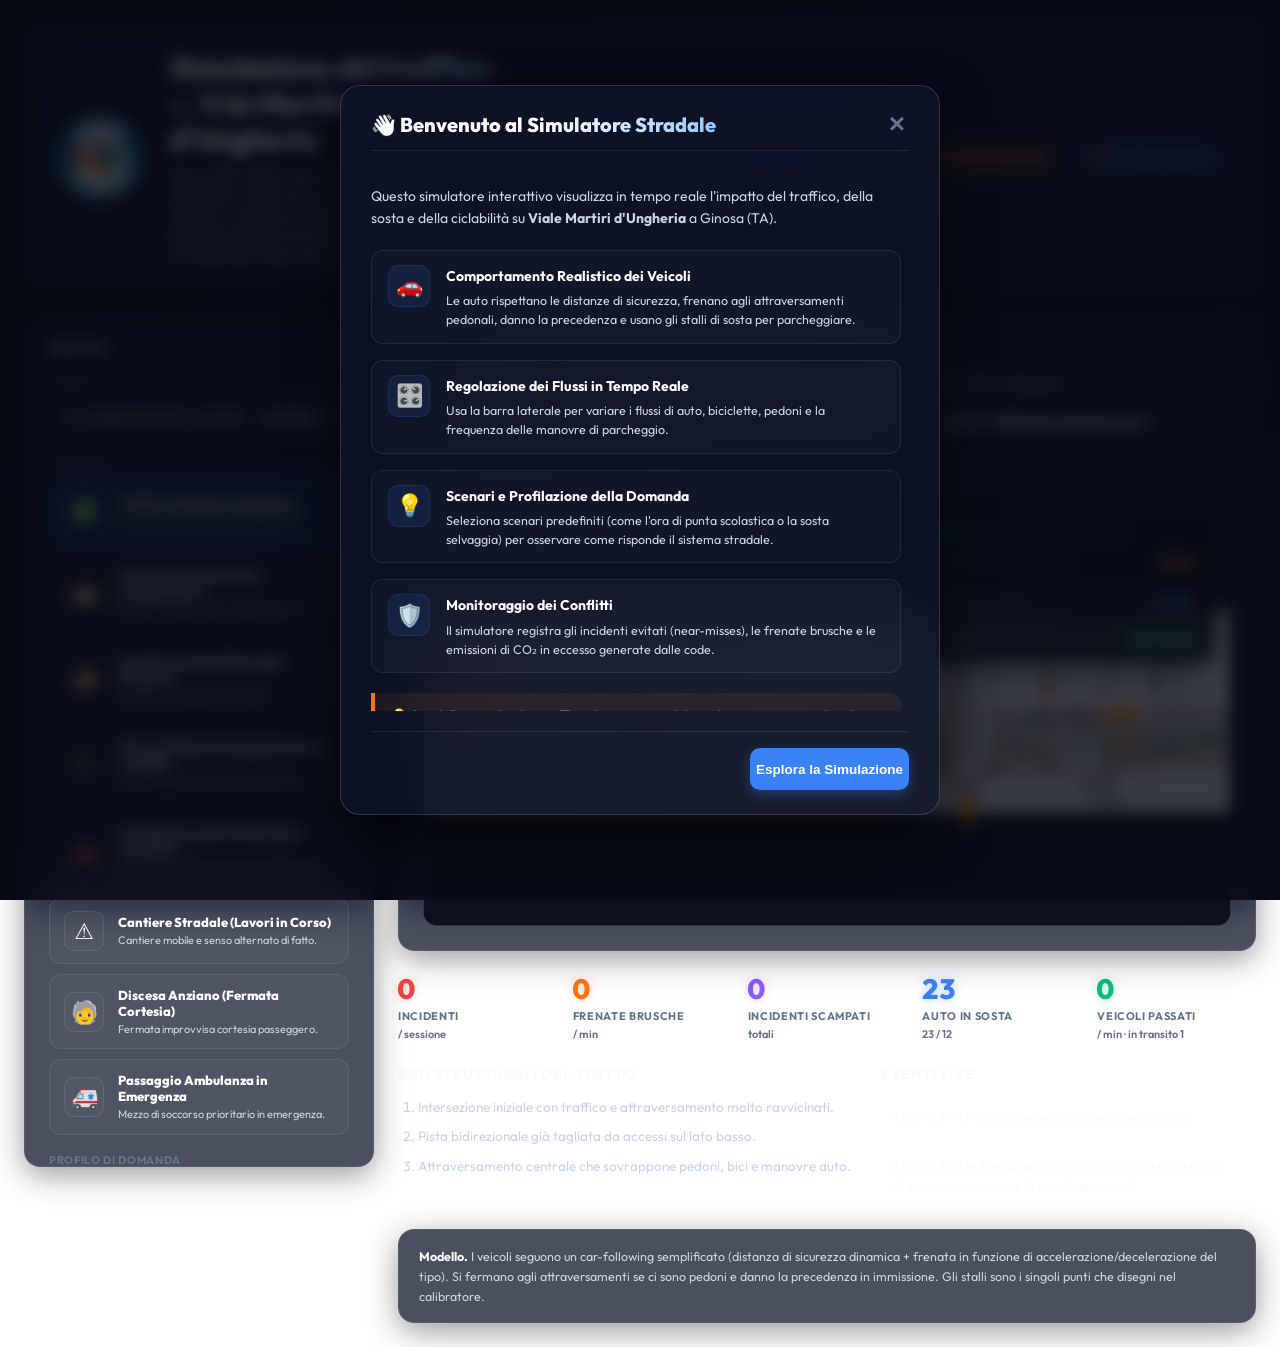
==== commit 54c2a834: "chore: clean up empty code change sections in the changes log" ====
--- a/index.html
+++ b/index.html
@@ -10,16 +10,71 @@
   <link rel="stylesheet" href="src/style.css" />
 </head>
 <body>
+
+<!-- Modal for first-time guide -->
+<div id="firstVisitModal" class="modal" style="display:none;">
+  <div class="modal-backdrop"></div>
+  <div class="modal-content">
+    <div class="modal-header">
+      <h2>👋 Benvenuto al Simulatore Stradale</h2>
+      <button id="closeModalCrossBtn" class="modal-close-cross" title="Chiudi">&times;</button>
+    </div>
+    <div class="modal-body">
+      <p>Questo simulatore interattivo visualizza in tempo reale l'impatto del traffico, della sosta e della ciclabilità su <strong>Viale Martiri d'Ungheria</strong> a Ginosa (TA).</p>
+      
+      <div class="modal-feature-list">
+        <div class="modal-feature-item">
+          <span class="feature-icon">🚗</span>
+          <div>
+            <h4>Comportamento Realistico dei Veicoli</h4>
+            <p>Le auto rispettano le distanze di sicurezza, frenano agli attraversamenti pedonali, danno la precedenza e usano gli stalli di sosta per parcheggiare.</p>
+          </div>
+        </div>
+        <div class="modal-feature-item">
+          <span class="feature-icon">🎛️</span>
+          <div>
+            <h4>Regolazione dei Flussi in Tempo Reale</h4>
+            <p>Usa la barra laterale per variare i flussi di auto, biciclette, pedoni e la frequenza delle manovre di parcheggio.</p>
+          </div>
+        </div>
+        <div class="modal-feature-item">
+          <span class="feature-icon">💡</span>
+          <div>
+            <h4>Scenari e Profilazione della Domanda</h4>
+            <p>Seleziona scenari predefiniti (come l'ora di punta scolastica o la sosta selvaggia) per osservare come risponde il sistema stradale.</p>
+          </div>
+        </div>
+        <div class="modal-feature-item">
+          <span class="feature-icon">🛡️</span>
+          <div>
+            <h4>Monitoraggio dei Conflitti</h4>
+            <p>Il simulatore registra gli incidenti evitati (near-misses), le frenate brusche e le emissioni di CO₂ in eccesso generate dalle code.</p>
+          </div>
+        </div>
+      </div>
+      
+      <p class="modal-tip">💡 <strong>Consiglio:</strong> Usa il pulsante <strong>☰</strong> in alto a sinistra del simulatore per nascondere la barra laterale e ingrandire l'area di visualizzazione.</p>
+    </div>
+    <div class="modal-footer">
+      <button id="closeModalBtn" class="btnPrimary">Esplora la Simulazione</button>
+    </div>
+  </div>
+</div>
+
 <div class="page">
   <section class="hero">
     <div class="hero-text">
-      <h1>Simulazione del traffico — V.le Martiri d'Ungheria</h1>
-      <p>Ginosa (TA). Veicoli misti (city car, SUV, furgoni, camioncini, moto) che si comportano in modo realistico: rispettano la distanza di sicurezza, si fermano agli attraversamenti, danno la precedenza in immissione e usano davvero gli stalli di sosta.</p>
+      <img src="viale_sim_assets/logo_comitato.jpg" class="comitato-logo" alt="Logo Comitato" />
+      <div class="hero-info">
+        <h1>Simulazione del traffico — V.le Martiri d'Ungheria</h1>
+        <p>Ginosa (TA). Veicoli misti (city car, SUV, furgoni, camioncini, moto) che si comportano in modo realistico: rispettano la distanza di sicurezza, si fermano agli attraversamenti, danno la precedenza in immissione e usano davvero gli stalli di sosta.</p>
+      </div>
     </div>
     <div class="hero-meta">
-      <span class="badge"><span class="dot"></span> live</span>
-      <span class="badge">5 tavole · D–H</span>
-      <span class="badge">collisioni evitate</span>
+      <span class="badge badge-success" id="badgeSimulationStatus"><span class="dot"></span> SIMULAZIONE ATTIVA</span>
+      <span class="badge badge-info" id="badgeActiveTract">🗺️ SEZIONE: TAVOLA D</span>
+      <span class="badge badge-warning" id="badgeNearMisses">🛡️ 0 COLLISIONI EVITATE</span>
+      <button class="badge btn-guide" id="openOnboardingBtn" title="Mostra Guida">❓ Guida Simulatore</button>
     </div>
   </section>
   
--- a/src/style.css
+++ b/src/style.css
@@ -64,10 +64,38 @@
   flex-wrap: wrap;
 }
 
+.hero-text {
+  display: flex;
+  align-items: center;
+  gap: 24px;
+  flex: 1;
+  min-width: 300px;
+}
+
+.comitato-logo {
+  width: 90px;
+  height: 90px;
+  border-radius: 50%;
+  object-fit: cover;
+  border: 2px solid var(--line2);
+  box-shadow: 0 4px 14px rgba(0, 0, 0, 0.4);
+  flex-shrink: 0;
+  transition: transform 0.3s ease;
+}
+
+.comitato-logo:hover {
+  transform: scale(1.05);
+}
+
+.hero-info {
+  display: flex;
+  flex-direction: column;
+}
+
 .hero-text h1 {
   margin: 0 0 8px;
-  font-size: clamp(24px, 2.8vw, 34px);
-  line-height: 1.15;
+  font-size: clamp(22px, 2.5vw, 30px);
+  line-height: 1.2;
   letter-spacing: -.02em;
   font-weight: 800;
   background: linear-gradient(120deg, #ffffff 30%, #93c5fd 100%);
@@ -78,15 +106,16 @@
 .hero-text p {
   margin: 0;
   color: var(--ink2);
-  line-height: 1.6;
-  max-width: 820px;
-  font-size: 14.5px;
+  line-height: 1.5;
+  max-width: 750px;
+  font-size: 13.5px;
 }
 
 .hero-meta {
   display: flex;
   gap: 10px;
   flex-wrap: wrap;
+  align-items: center;
 }
 
 .badge {
@@ -102,19 +131,237 @@
   color: var(--ink);
 }
 
+.badge-success {
+  background: rgba(16, 185, 129, 0.1) !important;
+  border-color: rgba(16, 185, 129, 0.25) !important;
+  color: #34d399 !important;
+}
+
+.badge-warning {
+  background: rgba(249, 115, 22, 0.1) !important;
+  border-color: rgba(249, 115, 22, 0.25) !important;
+  color: #fb923c !important;
+}
+
+.badge-info {
+  background: rgba(59, 130, 246, 0.1) !important;
+  border-color: rgba(59, 130, 246, 0.25) !important;
+  color: #60a5fa !important;
+}
+
+.btn-guide {
+  cursor: pointer;
+  background: rgba(59, 130, 246, 0.15) !important;
+  border: 1px solid rgba(59, 130, 246, 0.3) !important;
+  color: #60a5fa !important;
+  transition: all 0.2s ease;
+}
+
+.btn-guide:hover {
+  background: var(--blue) !important;
+  color: #fff !important;
+  box-shadow: 0 0 14px var(--blue-glow);
+  transform: translateY(-1px);
+}
+
 .badge .dot {
   width: 8px;
   height: 8px;
   border-radius: 50%;
   background: var(--green);
-  box-shadow: 0 0 10px var(--green);
-  animation: pulse-green 2s infinite;
+  box-shadow: 0 0 8px var(--green);
+  animation: pulse-green 1.8s infinite;
+}
+
+.badge-warning .dot {
+  background: var(--orange);
+  box-shadow: 0 0 8px var(--orange);
+  animation: pulse-orange 1.8s infinite;
 }
 
 @keyframes pulse-green {
-  0% { transform: scale(0.95); box-shadow: 0 0 0 0 rgba(16, 185, 129, 0.7); }
+  0% { transform: scale(0.85); box-shadow: 0 0 0 0 rgba(16, 185, 129, 0.6); }
   70% { transform: scale(1); box-shadow: 0 0 0 6px rgba(16, 185, 129, 0); }
-  100% { transform: scale(0.95); box-shadow: 0 0 0 0 rgba(16, 185, 129, 0); }
+  100% { transform: scale(0.85); box-shadow: 0 0 0 0 rgba(16, 185, 129, 0); }
+}
+
+@keyframes pulse-orange {
+  0% { transform: scale(0.85); box-shadow: 0 0 0 0 rgba(249, 115, 22, 0.6); }
+  70% { transform: scale(1); box-shadow: 0 0 0 6px rgba(249, 115, 22, 0); }
+  100% { transform: scale(0.85); box-shadow: 0 0 0 0 rgba(249, 115, 22, 0); }
+}
+
+/* Premium Modal styling */
+.modal {
+  position: fixed;
+  inset: 0;
+  z-index: 2000;
+  display: flex;
+  align-items: center;
+  justify-content: center;
+}
+
+.modal-backdrop {
+  position: absolute;
+  inset: 0;
+  background: rgba(7, 10, 19, 0.75);
+  backdrop-filter: blur(8px);
+  -webkit-backdrop-filter: blur(8px);
+}
+
+.modal-content {
+  background: var(--panel-bg);
+  backdrop-filter: blur(30px);
+  -webkit-backdrop-filter: blur(30px);
+  border: 1px solid var(--line2);
+  border-radius: 20px;
+  padding: 24px 30px;
+  max-width: 600px;
+  width: 90%;
+  position: relative;
+  box-shadow: 0 20px 50px rgba(0, 0, 0, 0.6);
+  color: var(--ink);
+  animation: modalFadeIn 0.3s cubic-bezier(0.34, 1.56, 0.64, 1);
+  display: flex;
+  flex-direction: column;
+}
+
+@keyframes modalFadeIn {
+  from { opacity: 0; transform: scale(0.9) translateY(20px); }
+  to { opacity: 1; transform: scale(1) translateY(0); }
+}
+
+.modal-header {
+  display: flex;
+  justify-content: space-between;
+  align-items: center;
+  margin-bottom: 20px;
+  border-bottom: 1px solid var(--line);
+  padding-bottom: 12px;
+}
+
+.modal-header h2 {
+  margin: 0;
+  font-size: 20px;
+  font-weight: 800;
+  background: linear-gradient(120deg, #ffffff 50%, #93c5fd 100%);
+  -webkit-background-clip: text;
+  -webkit-text-fill-color: transparent;
+}
+
+.modal-close-cross {
+  background: none !important;
+  border: 0 !important;
+  color: var(--muted) !important;
+  font-size: 28px !important;
+  cursor: pointer !important;
+  transition: color 0.2s !important;
+  line-height: 1 !important;
+  padding: 0 4px !important;
+  height: auto !important;
+  width: auto !important;
+  box-shadow: none !important;
+}
+
+.modal-close-cross:hover {
+  color: var(--red) !important;
+  background: none !important;
+  transform: none !important;
+}
+
+.modal-body {
+  max-height: 60vh;
+  overflow-y: auto;
+  font-size: 14px;
+  line-height: 1.6;
+  color: var(--ink2);
+  padding-right: 8px;
+}
+
+.modal-body::-webkit-scrollbar {
+  width: 6px;
+}
+
+.modal-body::-webkit-scrollbar-thumb {
+  background: rgba(255, 255, 255, 0.1);
+  border-radius: 3px;
+}
+
+.modal-body::-webkit-scrollbar-thumb:hover {
+  background: rgba(255, 255, 255, 0.2);
+}
+
+.modal-feature-list {
+  display: flex;
+  flex-direction: column;
+  gap: 16px;
+  margin: 20px 0;
+}
+
+.modal-feature-item {
+  display: flex;
+  gap: 16px;
+  align-items: flex-start;
+  background: rgba(255, 255, 255, 0.02);
+  padding: 14px 16px;
+  border-radius: 12px;
+  border: 1px solid var(--line);
+  transition: background 0.2s ease;
+}
+
+.modal-feature-item:hover {
+  background: rgba(255, 255, 255, 0.04);
+}
+
+.feature-icon {
+  font-size: 22px;
+  display: flex;
+  align-items: center;
+  justify-content: center;
+  width: 42px;
+  height: 42px;
+  background: rgba(59, 130, 246, 0.1);
+  border-radius: 10px;
+  border: 1px solid rgba(59, 130, 246, 0.15);
+  flex-shrink: 0;
+}
+
+.modal-feature-item h4 {
+  margin: 0 0 4px;
+  font-size: 14px;
+  font-weight: 700;
+  color: #fff;
+}
+
+.modal-feature-item p {
+  margin: 0;
+  font-size: 12.5px;
+  color: var(--ink2);
+  line-height: 1.5;
+}
+
+.modal-tip {
+  background: rgba(249, 115, 22, 0.08);
+  border-left: 4px solid var(--orange);
+  padding: 12px 16px;
+  border-radius: 0 12px 12px 0;
+  margin-top: 20px;
+  font-size: 13px;
+  color: var(--ink2);
+}
+
+.modal-footer {
+  margin-top: 20px;
+  display: flex;
+  justify-content: flex-end;
+  border-top: 1px solid var(--line);
+  padding-top: 16px;
+}
+
+.modal-footer button {
+  width: auto;
+  min-width: 150px;
+  height: 42px;
 }
 
 .layout {
